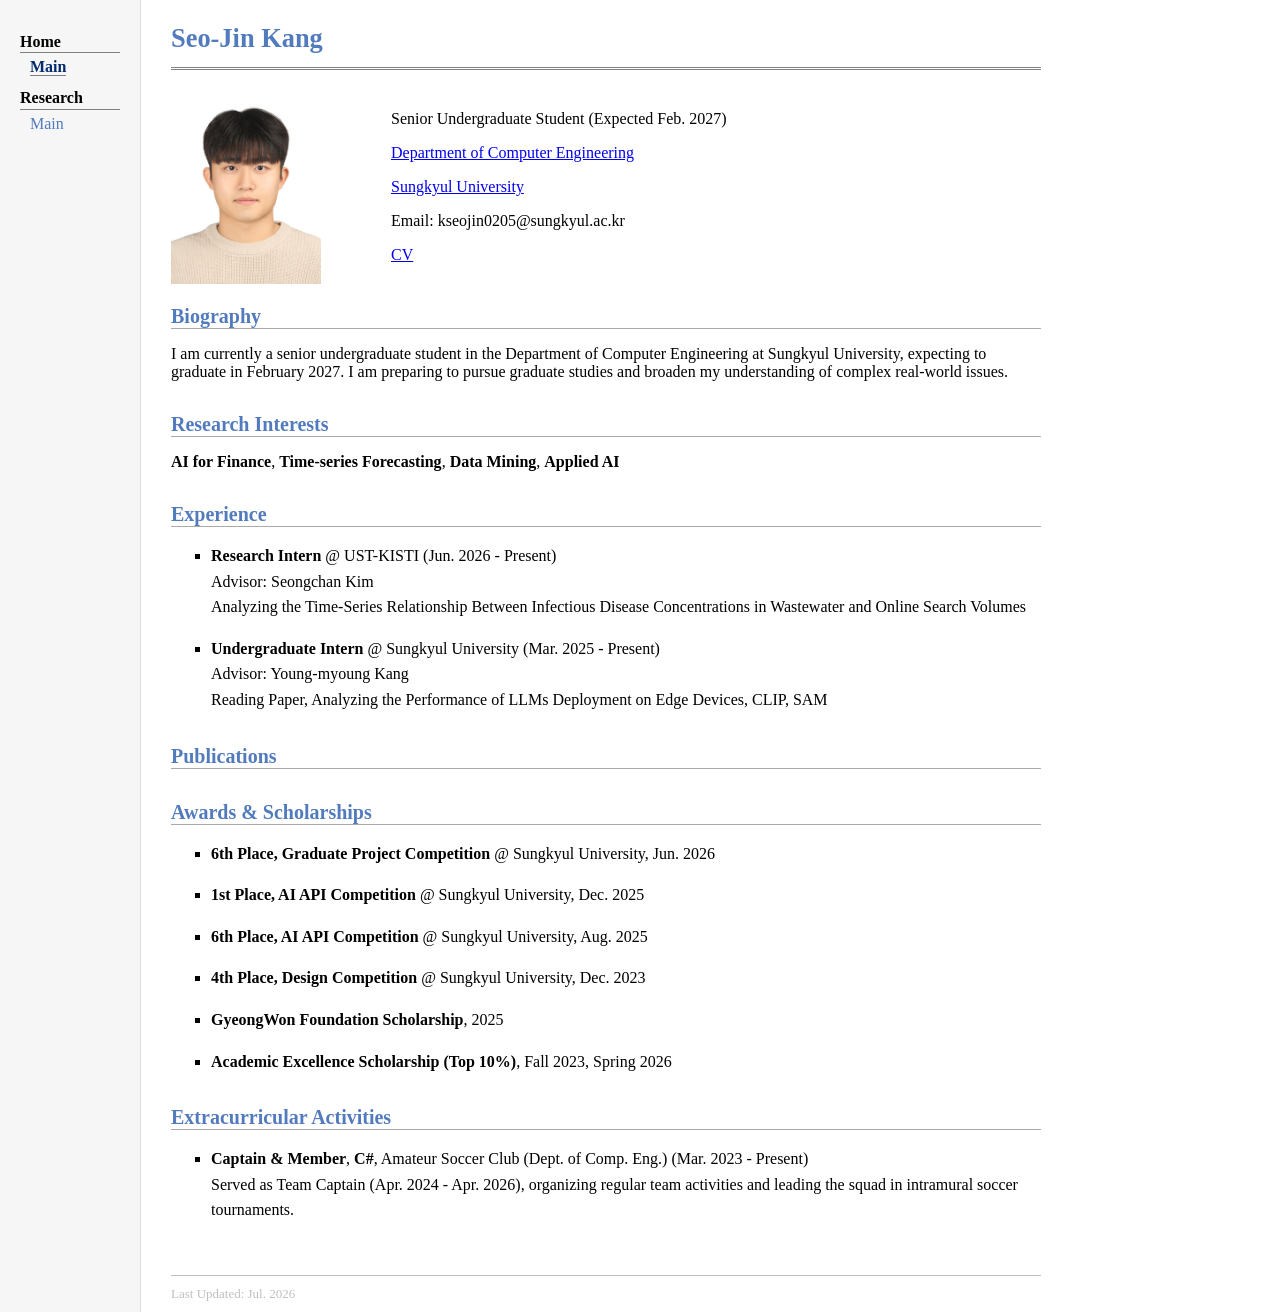
==== index.html @ 47856567 "update" ====
<!DOCTYPE html>
<html lang="en">
<head>
    <meta name="generator" content="jemdoc, see http://jemdoc.jaboc.net/" />
    <meta charset="utf-8">
    <meta name="viewport" content="width=device-width, initial-scale=1.0">
    <title>Seo-Jin Kang</title>
    <link rel="stylesheet" href="jemdoc.css" type="text/css">
</head>

<body>
<div id="tlayout">
    <nav id="layout-menu">
        <div class="menu-category">Home</div>
        <div class="menu-item"><a href="index.html" class="current">Main</a></div>

        <div class="menu-category">Research</div>
        <div class="menu-item"><a href="research/research-main.html">Main</a></div>
    </nav>

    <main id="layout-content">
        <div id="toptitle">
            <h1>Seo-Jin Kang</h1>
        </div>

        <div class="profile-container">
            <div class="profile-img">
                <img src="seojinkang.jpg" alt="Seojin Kang" width="150px">
            </div>
            <div class="profile-text">
                <p>Senior Undergraduate Student (Expected Feb. 2027)</p>
                <p><a href="https://www.sungkyul.ac.kr/computer/index.do" target="_blank">Department of Computer Engineering</a><br></p>
                <p><a href="https://www.sungkyul.ac.kr/sites/skukr/index..do" target="_blank">Sungkyul University</a><br></p>
                <p>Email: kseojin0205@sungkyul.ac.kr</p>
                <p><a href="CV_Seojin_Kang.pdf" target="_blank">CV</a></p>
                </ul>
            </div>
        </div>

        <h2>Biography</h2>
        <p>I am currently a senior undergraduate student in the Department of Computer Engineering at Sungkyul University, expecting to graduate in February 2027. I am preparing to pursue graduate studies and broaden my understanding of complex real-world issues.</p>

        <h2>Research Interests</h2>
        <p><strong>AI for Finance</strong>, <strong>Time-series Forecasting</strong>, <strong>Data Mining</strong>, <strong>Applied AI</strong></p>

        <h2>Experience</h2>
        <ul>
            <li>
                <p><strong>Research Intern</strong> @ UST-KISTI (Jun. 2026 - Present)<br>
                Advisor: Seongchan Kim<br>
                Analyzing the Time-Series Relationship Between Infectious Disease Concentrations in Wastewater and Online Search Volumes</p>
            </li>
            <li>
                <p><strong>Undergraduate Intern</strong> @ Sungkyul University (Mar. 2025 - Present)<br>
                Advisor: Young-myoung Kang<br>
                Reading Paper, Analyzing the Performance of LLMs Deployment on Edge Devices, CLIP, SAM</p>
            </li>
        </ul>

        <h2 id="publications">Publications</h2>
        <ul>
            
        </ul>

        <h2>Awards & Scholarships</h2>
        <ul>
            <li><p><strong>6th Place, Graduate Project Competition</strong> @ Sungkyul University, Jun. 2026</p></li>
            <li><p><strong>1st Place, AI API Competition</strong> @ Sungkyul University, Dec. 2025</p></li>
            <li><p><strong>6th Place, AI API Competition</strong> @ Sungkyul University, Aug. 2025</p></li>
            <li><p><strong>4th Place, Design Competition</strong> @ Sungkyul University, Dec. 2023</p></li>
            <li><p><strong>GyeongWon Foundation Scholarship</strong>, 2025</p></li>
            <li><p><strong>Academic Excellence Scholarship (Top 10%)</strong>, Fall 2023, Spring 2026</p></li>
        </ul>

        <h2>Extracurricular Activities</h2>
        <ul>
            <li>
                <p><strong>Captain & Member</strong>, <strong>C#</strong>, Amateur Soccer Club (Dept. of Comp. Eng.) (Mar. 2023 - Present)<br>
                Served as Team Captain (Apr. 2024 - Apr. 2026), organizing regular team activities and leading the squad in intramural soccer tournaments.</p>
            </li>
        </ul>
        
        <div id="footer">
            <div id="footer-text">
                Last Updated: Jul. 2026
            </div>
        </div>
    </main>
</div>

</body>
</html>
---- jemdoc.css ----
body {
    background: white;
    font-family: serif;
    padding: 0;
    margin: 0;
}

#tlayout {
    display: flex;
    flex-direction: row;
    min-height: 100vh;
    width: 100%;
    margin: 0;
}

#layout-menu {
    width: 100px;
    background: #f6f6f6;
    border-right: 1px solid #dddddd;
    padding: 20px;
    flex-shrink: 0;
}

#layout-content {
    flex-grow: 1;
    max-width: 870px;
    width: 100%;
    min-width: auto;
    padding: 10px 30px;
    background: white;
}

div.menu-category {
    border-bottom: 1px solid gray;
    margin-top: 0.8em;
    padding-bottom: 0.1em;
    font-weight: bold;
}

div.menu-item {
    padding-left: 10px;
    margin-top: 5px;
}

#layout-menu a {
    color: #527bbd;
    text-decoration: none;
    font-size: 1.0em;
}

#layout-menu a.current {
    color: #022b6d;
    font-weight: bold;
    border-bottom: 1px solid gray;
}

div#toptitle {
    border-bottom: 3px double gray;
    margin-bottom: 1.5em;
}

h1 { color: #527bbd; font-size: 165%; margin: 0.5em 0; }
h2 { color: #527bbd; font-size: 125%; border-bottom: 1px solid #aaaaaa; padding-top: 0.8em; margin-top: 0px; margin-bottom: 0.3em; }

.profile-container {
    display: flex;
    align-items: flex-start;
    gap: 25px;
    margin-bottom: 1px;
}

div#footer {
    font-size: small;
    border-top: 1px solid #c0c0c0;
    margin-top: 4.0em;
    color: #c0c0c0;
    padding-top: 10px;
}

ul {
    list-style-type: square;
    line-height: 1.6;
}

@media screen and (max-width: 768px) {
    #tlayout {
        flex-direction: column; 
    }

    #layout-menu {
        width: 100%; 
        border-right: none;
        border-bottom: 1px solid #dddddd;
        padding: 15px 20px;
        box-sizing: border-box;
    }

    #layout-content {
        max-width: 100%;
        width: 100%;
        padding: 20px;
        box-sizing: border-box;
    }

    .profile-container {
        flex-direction: column;
        align-items: flex-start;
        gap: 10px;
    }

    .profile-container {
        flex-direction: column;
        align-items: flex-start;
        gap: 30px;
        margin-bottom: 20px;
    }

    .profile-img img {
        width: 100px;
        max-width: 100%;
        height: auto;
    }
}

.research-title {
    color: #527bbd;
    font-weight: bold;
}

.profile-img {
    margin-right: 45px;
}

.bold {
    font-weight: bold;
}
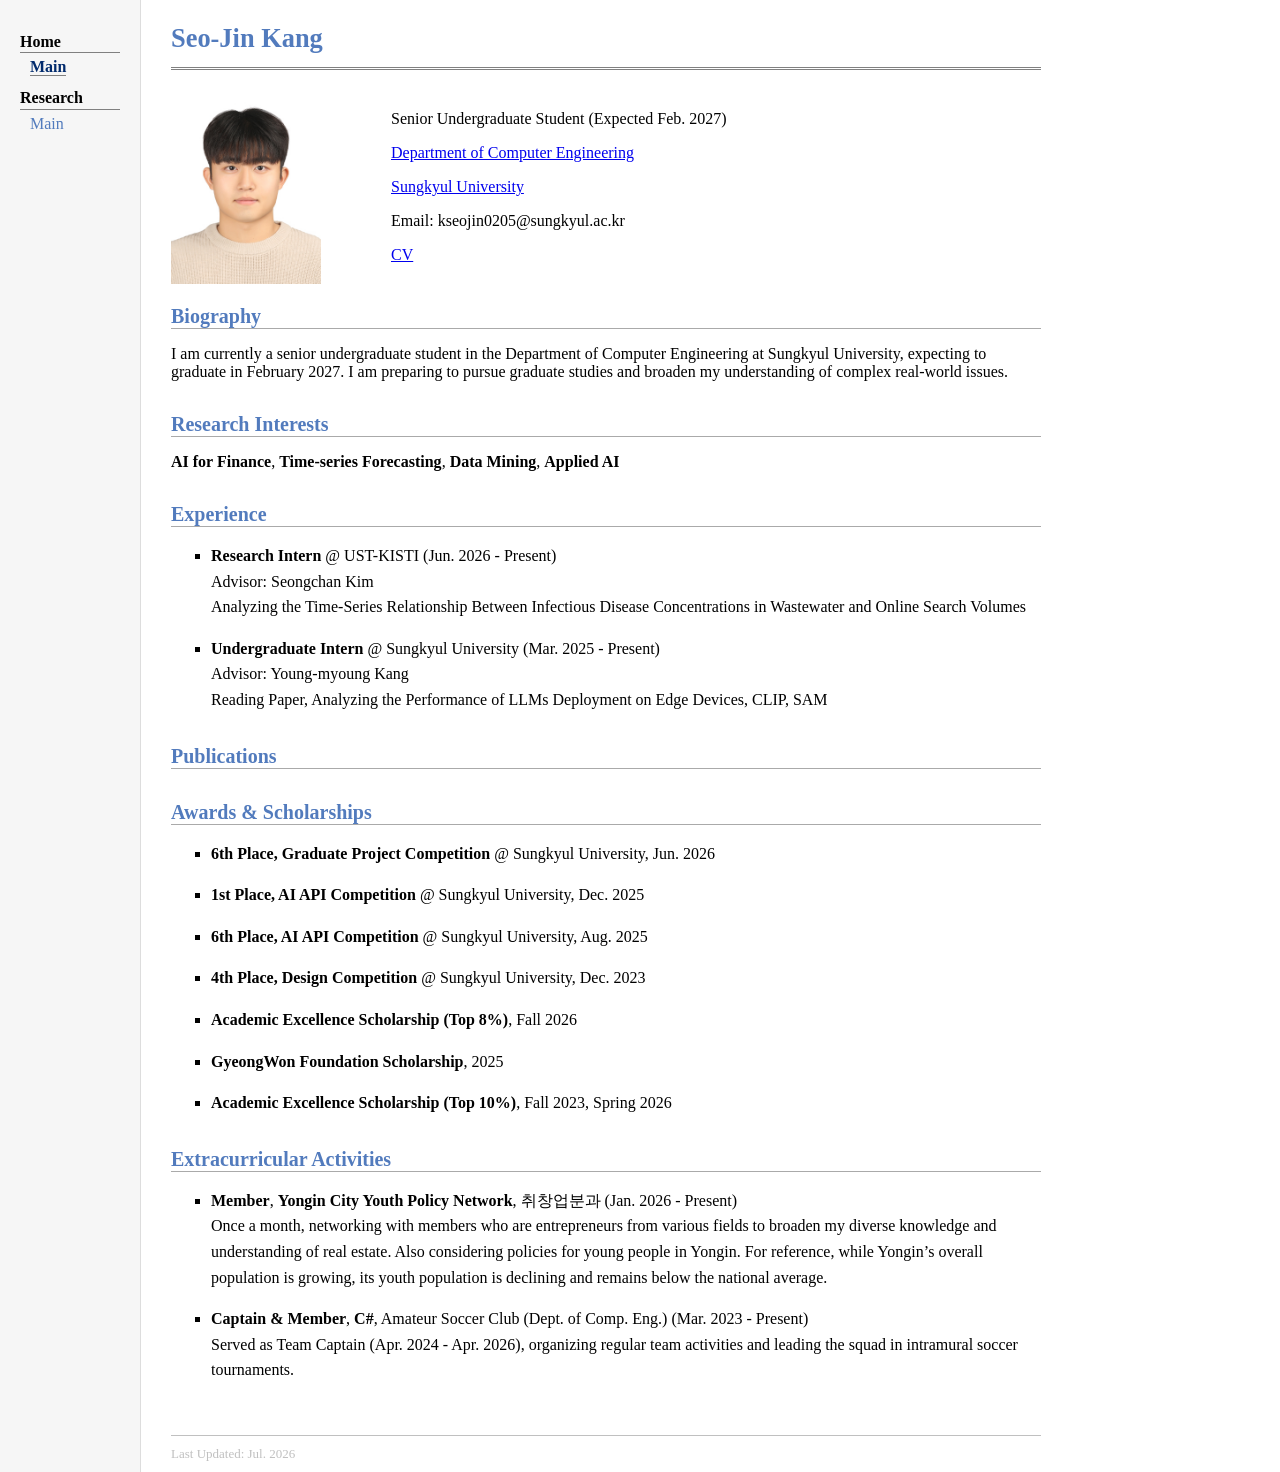
==== commit ff4b7aad: "update" ====
--- a/index.html
+++ b/index.html
@@ -5,7 +5,7 @@
     <meta charset="utf-8">
     <meta name="viewport" content="width=device-width, initial-scale=1.0">
     <title>Seo-Jin Kang</title>
-    <link rel="stylesheet" href="jemdoc.css" type="text/css">
+    <link rel="stylesheet" href="jemdoc.css" type="text/css"> 
 </head>
 
 <body>
@@ -32,7 +32,7 @@
                 <p><a href="https://www.sungkyul.ac.kr/computer/index.do" target="_blank">Department of Computer Engineering</a><br></p>
                 <p><a href="https://www.sungkyul.ac.kr/sites/skukr/index..do" target="_blank">Sungkyul University</a><br></p>
                 <p>Email: kseojin0205@sungkyul.ac.kr</p>
-                <p><a href="CV_Seojin_Kang.pdf" target="_blank">CV</a></p>
+                <p><a href="CV_SeojinKang.pdf" target="_blank">CV</a></p> 
                 </ul>
             </div>
         </div>
@@ -68,6 +68,7 @@
             <li><p><strong>1st Place, AI API Competition</strong> @ Sungkyul University, Dec. 2025</p></li>
             <li><p><strong>6th Place, AI API Competition</strong> @ Sungkyul University, Aug. 2025</p></li>
             <li><p><strong>4th Place, Design Competition</strong> @ Sungkyul University, Dec. 2023</p></li>
+            <li><p><strong>Academic Excellence Scholarship (Top 8%)</strong>, Fall 2026</p></li>
             <li><p><strong>GyeongWon Foundation Scholarship</strong>, 2025</p></li>
             <li><p><strong>Academic Excellence Scholarship (Top 10%)</strong>, Fall 2023, Spring 2026</p></li>
         </ul>
@@ -75,9 +76,14 @@
         <h2>Extracurricular Activities</h2>
         <ul>
             <li>
+                <p><strong>Member</strong>, <strong>Yongin City Youth Policy Network</strong>, 취창업분과 (Jan. 2026 - Present)<br>
+                Once a month, networking with members who are entrepreneurs from various fields to broaden my diverse knowledge and understanding of real estate. Also considering policies for young people in Yongin. For reference, while Yongin’s overall population is growing, its youth population is declining and remains below the national average.</p>
+            </li>
+            <li>
                 <p><strong>Captain & Member</strong>, <strong>C#</strong>, Amateur Soccer Club (Dept. of Comp. Eng.) (Mar. 2023 - Present)<br>
                 Served as Team Captain (Apr. 2024 - Apr. 2026), organizing regular team activities and leading the squad in intramural soccer tournaments.</p>
             </li>
+
         </ul>
         
         <div id="footer">
